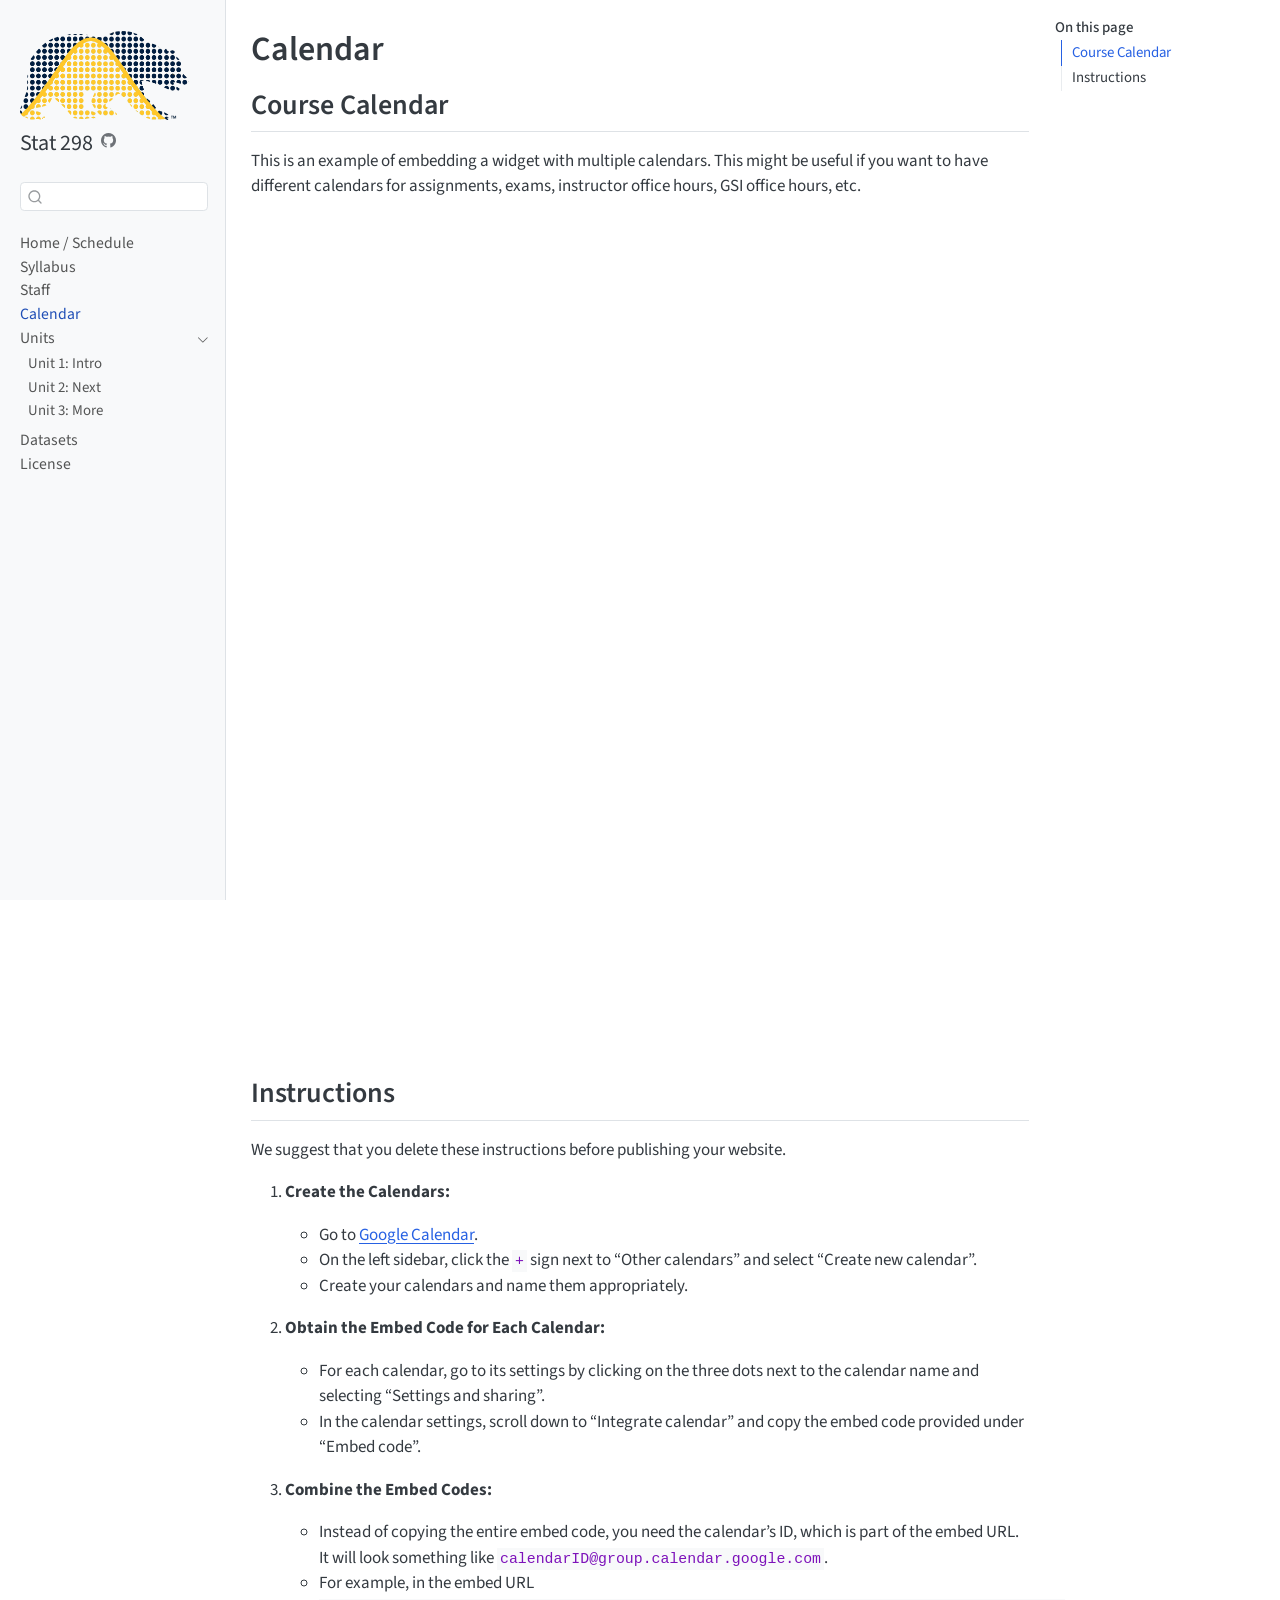
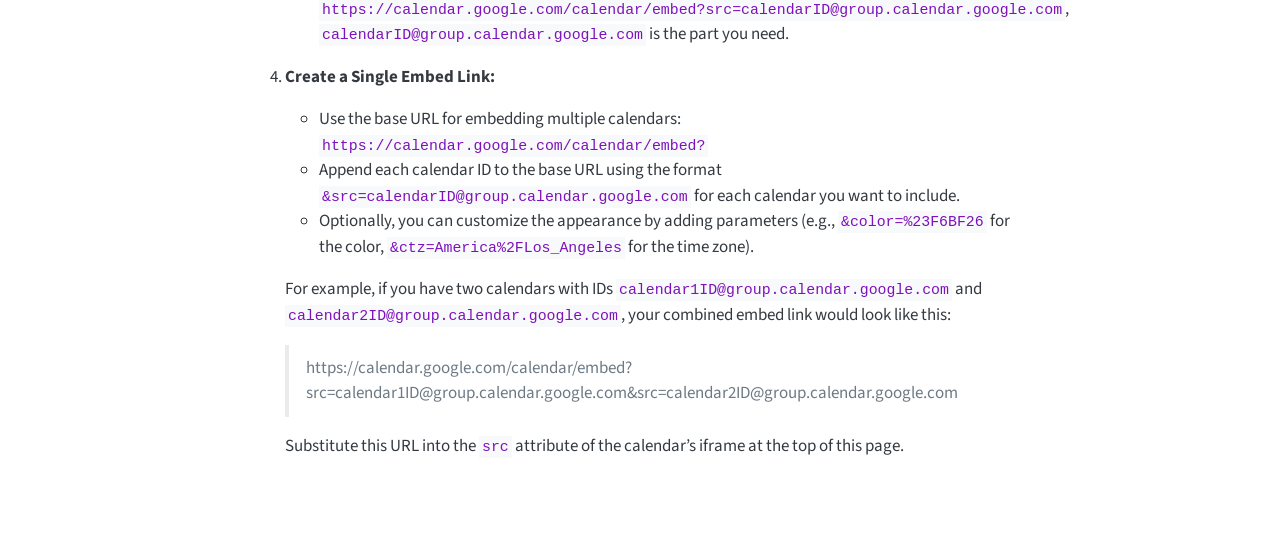
==== calendar.html @ 9fcf6bb2 "GitHub Actions commit." ====
<!DOCTYPE html>
<html xmlns="http://www.w3.org/1999/xhtml" lang="en" xml:lang="en"><head>

<meta charset="utf-8">
<meta name="generator" content="quarto-1.6.40">

<meta name="viewport" content="width=device-width, initial-scale=1.0, user-scalable=yes">


<title>Calendar</title>
<style>
code{white-space: pre-wrap;}
span.smallcaps{font-variant: small-caps;}
div.columns{display: flex; gap: min(4vw, 1.5em);}
div.column{flex: auto; overflow-x: auto;}
div.hanging-indent{margin-left: 1.5em; text-indent: -1.5em;}
ul.task-list{list-style: none;}
ul.task-list li input[type="checkbox"] {
  width: 0.8em;
  margin: 0 0.8em 0.2em -1em; /* quarto-specific, see https://github.com/quarto-dev/quarto-cli/issues/4556 */ 
  vertical-align: middle;
}
</style>


<script src="site_libs/quarto-nav/quarto-nav.js"></script>
<script src="site_libs/quarto-nav/headroom.min.js"></script>
<script src="site_libs/clipboard/clipboard.min.js"></script>
<script src="site_libs/quarto-search/autocomplete.umd.js"></script>
<script src="site_libs/quarto-search/fuse.min.js"></script>
<script src="site_libs/quarto-search/quarto-search.js"></script>
<meta name="quarto:offset" content="./">
<script src="site_libs/quarto-html/quarto.js"></script>
<script src="site_libs/quarto-html/popper.min.js"></script>
<script src="site_libs/quarto-html/tippy.umd.min.js"></script>
<script src="site_libs/quarto-html/anchor.min.js"></script>
<link href="site_libs/quarto-html/tippy.css" rel="stylesheet">
<link href="site_libs/quarto-html/quarto-syntax-highlighting-549806ee2085284f45b00abea8c6df48.css" rel="stylesheet" id="quarto-text-highlighting-styles">
<script src="site_libs/bootstrap/bootstrap.min.js"></script>
<link href="site_libs/bootstrap/bootstrap-icons.css" rel="stylesheet">
<link href="site_libs/bootstrap/bootstrap-3c26bda9cedcf6dcb30ec7dd6948e637.min.css" rel="stylesheet" append-hash="true" id="quarto-bootstrap" data-mode="light">
<script id="quarto-search-options" type="application/json">{
  "location": "sidebar",
  "copy-button": false,
  "collapse-after": 3,
  "panel-placement": "start",
  "type": "textbox",
  "limit": 50,
  "keyboard-shortcut": [
    "f",
    "/",
    "s"
  ],
  "show-item-context": false,
  "language": {
    "search-no-results-text": "No results",
    "search-matching-documents-text": "matching documents",
    "search-copy-link-title": "Copy link to search",
    "search-hide-matches-text": "Hide additional matches",
    "search-more-match-text": "more match in this document",
    "search-more-matches-text": "more matches in this document",
    "search-clear-button-title": "Clear",
    "search-text-placeholder": "",
    "search-detached-cancel-button-title": "Cancel",
    "search-submit-button-title": "Submit",
    "search-label": "Search"
  }
}</script>
<script async="" src="”https://siteimproveanalytics.com/js/siteanalyze_6294756.js”"></script>


<link rel="stylesheet" href="assets/styles.css">
</head>

<body class="nav-sidebar docked">

<div id="quarto-search-results"></div>
  <header id="quarto-header" class="headroom fixed-top">
  <nav class="quarto-secondary-nav">
    <div class="container-fluid d-flex">
      <button type="button" class="quarto-btn-toggle btn" data-bs-toggle="collapse" role="button" data-bs-target=".quarto-sidebar-collapse-item" aria-controls="quarto-sidebar" aria-expanded="false" aria-label="Toggle sidebar navigation" onclick="if (window.quartoToggleHeadroom) { window.quartoToggleHeadroom(); }">
        <i class="bi bi-layout-text-sidebar-reverse"></i>
      </button>
        <nav class="quarto-page-breadcrumbs" aria-label="breadcrumb"><ol class="breadcrumb"><li class="breadcrumb-item"><a href="./calendar.html">Calendar</a></li></ol></nav>
        <a class="flex-grow-1" role="navigation" data-bs-toggle="collapse" data-bs-target=".quarto-sidebar-collapse-item" aria-controls="quarto-sidebar" aria-expanded="false" aria-label="Toggle sidebar navigation" onclick="if (window.quartoToggleHeadroom) { window.quartoToggleHeadroom(); }">      
        </a>
      <button type="button" class="btn quarto-search-button" aria-label="Search" onclick="window.quartoOpenSearch();">
        <i class="bi bi-search"></i>
      </button>
    </div>
  </nav>
</header>
<!-- content -->
<div id="quarto-content" class="quarto-container page-columns page-rows-contents page-layout-article">
<!-- sidebar -->
  <nav id="quarto-sidebar" class="sidebar collapse collapse-horizontal quarto-sidebar-collapse-item sidebar-navigation docked overflow-auto">
    <div class="pt-lg-2 mt-2 text-left sidebar-header sidebar-header-stacked">
      <a href="./index.html" class="sidebar-logo-link">
      <img src="./assets/stat_bear.png" alt="" class="sidebar-logo py-0 d-lg-inline d-none">
      </a>
    <div class="sidebar-title mb-0 py-0">
      <a href="./">Stat 298</a> 
        <div class="sidebar-tools-main">
    <a href="https://github.com/berkeley-cdss/course-site-quarto" title="" class="quarto-navigation-tool px-1" aria-label="GitHub"><i class="bi bi-github"></i></a>
</div>
    </div>
      </div>
        <div class="mt-2 flex-shrink-0 align-items-center">
        <div class="sidebar-search">
        <div id="quarto-search" class="" title="Search"></div>
        </div>
        </div>
    <div class="sidebar-menu-container"> 
    <ul class="list-unstyled mt-1">
        <li class="sidebar-item">
  <div class="sidebar-item-container"> 
  <a href="./index.html" class="sidebar-item-text sidebar-link">
 <span class="menu-text">Home / Schedule</span></a>
  </div>
</li>
        <li class="sidebar-item">
  <div class="sidebar-item-container"> 
  <a href="./syllabus.html" class="sidebar-item-text sidebar-link">
 <span class="menu-text">Syllabus</span></a>
  </div>
</li>
        <li class="sidebar-item">
  <div class="sidebar-item-container"> 
  <a href="./staff.html" class="sidebar-item-text sidebar-link">
 <span class="menu-text">Staff</span></a>
  </div>
</li>
        <li class="sidebar-item">
  <div class="sidebar-item-container"> 
  <a href="./calendar.html" class="sidebar-item-text sidebar-link active">
 <span class="menu-text">Calendar</span></a>
  </div>
</li>
        <li class="sidebar-item sidebar-item-section">
      <div class="sidebar-item-container"> 
            <a class="sidebar-item-text sidebar-link text-start" data-bs-toggle="collapse" data-bs-target="#quarto-sidebar-section-1" role="navigation" aria-expanded="true">
 <span class="menu-text">Units</span></a>
          <a class="sidebar-item-toggle text-start" data-bs-toggle="collapse" data-bs-target="#quarto-sidebar-section-1" role="navigation" aria-expanded="true" aria-label="Toggle section">
            <i class="bi bi-chevron-right ms-2"></i>
          </a> 
      </div>
      <ul id="quarto-sidebar-section-1" class="collapse list-unstyled sidebar-section depth1 show">  
          <li class="sidebar-item">
  <div class="sidebar-item-container"> 
  <a href="./units/unit1.html" class="sidebar-item-text sidebar-link">
 <span class="menu-text">Unit 1: Intro</span></a>
  </div>
</li>
          <li class="sidebar-item">
  <div class="sidebar-item-container"> 
  <a href="./units/unit2.html" class="sidebar-item-text sidebar-link">
 <span class="menu-text">Unit 2: Next</span></a>
  </div>
</li>
          <li class="sidebar-item">
  <div class="sidebar-item-container"> 
  <a href="./units/unit3.html" class="sidebar-item-text sidebar-link">
 <span class="menu-text">Unit 3: More</span></a>
  </div>
</li>
      </ul>
  </li>
        <li class="sidebar-item">
  <div class="sidebar-item-container"> 
  <a href="./data.html" class="sidebar-item-text sidebar-link">
 <span class="menu-text">Datasets</span></a>
  </div>
</li>
        <li class="sidebar-item">
  <div class="sidebar-item-container"> 
  <a href="./license.html" class="sidebar-item-text sidebar-link">
 <span class="menu-text">License</span></a>
  </div>
</li>
    </ul>
    </div>
</nav>
<div id="quarto-sidebar-glass" class="quarto-sidebar-collapse-item" data-bs-toggle="collapse" data-bs-target=".quarto-sidebar-collapse-item"></div>
<!-- margin-sidebar -->
    <div id="quarto-margin-sidebar" class="sidebar margin-sidebar">
        <nav id="TOC" role="doc-toc" class="toc-active">
    <h2 id="toc-title">On this page</h2>
   
  <ul>
  <li><a href="#course-calendar" id="toc-course-calendar" class="nav-link active" data-scroll-target="#course-calendar">Course Calendar</a></li>
  <li><a href="#instructions" id="toc-instructions" class="nav-link" data-scroll-target="#instructions">Instructions</a></li>
  </ul>
</nav>
    </div>
<!-- main -->
<main class="content" id="quarto-document-content">

<header id="title-block-header" class="quarto-title-block default">
<div class="quarto-title">
<h1 class="title">Calendar</h1>
</div>



<div class="quarto-title-meta">

    
  
    
  </div>
  


</header>


<section id="course-calendar" class="level2">
<h2 class="anchored" data-anchor-id="course-calendar">Course Calendar</h2>
<p>This is an example of embedding a widget with multiple calendars. This might be useful if you want to have different calendars for assignments, exams, instructor office hours, GSI office hours, etc.</p>
<iframe src="https://calendar.google.com/calendar/embed?height=600&amp;wkst=1&amp;bgcolor=%23ffffff&amp;ctz=America%2FLos_Angeles&amp;showTitle=0&amp;mode=WEEK&amp;src=Y190OGE0MzY1cGhmY20wMGUyOW1oMXVha3Fuc0Bncm91cC5jYWxlbmRhci5nb29nbGUuY29t&amp;src=Y19wZjBhcmZlYnBndGtiNTJlb25jbzNxMmVwMEBncm91cC5jYWxlbmRhci5nb29nbGUuY29t&amp;src=Y19hZWNnMGE0djVlYmdjbDh0amo3cTcyNm9wNEBncm91cC5jYWxlbmRhci5nb29nbGUuY29t&amp;src=Y19pZmlxOTA3MGI5OGprMDJoYnI4cDM3djNlc0Bncm91cC5jYWxlbmRhci5nb29nbGUuY29t&amp;src=c_469240f03417bcbdddb731b455bbff98dba55de11c5afb03fff0657e39522b54%40group.calendar.google.com&amp;color=%237CB342&amp;color=%23795548&amp;color=%233F51B5&amp;color=%23D50000&amp;color=%235229A3" height="800" width="800" title="an embedded website (could be a calendar)"></iframe>
</section>
<section id="instructions" class="level2">
<h2 class="anchored" data-anchor-id="instructions">Instructions</h2>
<p>We suggest that you delete these instructions before publishing your website.</p>
<ol type="1">
<li><p><strong>Create the Calendars:</strong></p>
<ul>
<li>Go to <a href="https://calendar.google.com/">Google Calendar</a>.</li>
<li>On the left sidebar, click the <code>+</code> sign next to “Other calendars” and select “Create new calendar”.</li>
<li>Create your calendars and name them appropriately.</li>
</ul></li>
<li><p><strong>Obtain the Embed Code for Each Calendar:</strong></p>
<ul>
<li>For each calendar, go to its settings by clicking on the three dots next to the calendar name and selecting “Settings and sharing”.</li>
<li>In the calendar settings, scroll down to “Integrate calendar” and copy the embed code provided under “Embed code”.</li>
</ul></li>
<li><p><strong>Combine the Embed Codes:</strong></p>
<ul>
<li>Instead of copying the entire embed code, you need the calendar’s ID, which is part of the embed URL. It will look something like <code>calendarID@group.calendar.google.com</code>.</li>
<li>For example, in the embed URL <code>https://calendar.google.com/calendar/embed?src=calendarID@group.calendar.google.com</code>, <code>calendarID@group.calendar.google.com</code> is the part you need.</li>
</ul></li>
<li><p><strong>Create a Single Embed Link:</strong></p>
<ul>
<li>Use the base URL for embedding multiple calendars: <code>https://calendar.google.com/calendar/embed?</code></li>
<li>Append each calendar ID to the base URL using the format <code>&amp;src=calendarID@group.calendar.google.com</code> for each calendar you want to include.</li>
<li>Optionally, you can customize the appearance by adding parameters (e.g., <code>&amp;color=%23F6BF26</code> for the color, <code>&amp;ctz=America%2FLos_Angeles</code> for the time zone).</li>
</ul>
<p>For example, if you have two calendars with IDs <code>calendar1ID@group.calendar.google.com</code> and <code>calendar2ID@group.calendar.google.com</code>, your combined embed link would look like this:</p>
<blockquote class="blockquote">
<p>https://calendar.google.com/calendar/embed?src=calendar1ID@group.calendar.google.com&amp;src=calendar2ID@group.calendar.google.com</p>
</blockquote>
<p>Substitute this URL into the <code>src</code> attribute of the calendar’s iframe at the top of this page.</p></li>
</ol>


</section>

</main> <!-- /main -->
<script id="quarto-html-after-body" type="application/javascript">
window.document.addEventListener("DOMContentLoaded", function (event) {
  const toggleBodyColorMode = (bsSheetEl) => {
    const mode = bsSheetEl.getAttribute("data-mode");
    const bodyEl = window.document.querySelector("body");
    if (mode === "dark") {
      bodyEl.classList.add("quarto-dark");
      bodyEl.classList.remove("quarto-light");
    } else {
      bodyEl.classList.add("quarto-light");
      bodyEl.classList.remove("quarto-dark");
    }
  }
  const toggleBodyColorPrimary = () => {
    const bsSheetEl = window.document.querySelector("link#quarto-bootstrap");
    if (bsSheetEl) {
      toggleBodyColorMode(bsSheetEl);
    }
  }
  toggleBodyColorPrimary();  
  const icon = "";
  const anchorJS = new window.AnchorJS();
  anchorJS.options = {
    placement: 'right',
    icon: icon
  };
  anchorJS.add('.anchored');
  const isCodeAnnotation = (el) => {
    for (const clz of el.classList) {
      if (clz.startsWith('code-annotation-')) {                     
        return true;
      }
    }
    return false;
  }
  const onCopySuccess = function(e) {
    // button target
    const button = e.trigger;
    // don't keep focus
    button.blur();
    // flash "checked"
    button.classList.add('code-copy-button-checked');
    var currentTitle = button.getAttribute("title");
    button.setAttribute("title", "Copied!");
    let tooltip;
    if (window.bootstrap) {
      button.setAttribute("data-bs-toggle", "tooltip");
      button.setAttribute("data-bs-placement", "left");
      button.setAttribute("data-bs-title", "Copied!");
      tooltip = new bootstrap.Tooltip(button, 
        { trigger: "manual", 
          customClass: "code-copy-button-tooltip",
          offset: [0, -8]});
      tooltip.show();    
    }
    setTimeout(function() {
      if (tooltip) {
        tooltip.hide();
        button.removeAttribute("data-bs-title");
        button.removeAttribute("data-bs-toggle");
        button.removeAttribute("data-bs-placement");
      }
      button.setAttribute("title", currentTitle);
      button.classList.remove('code-copy-button-checked');
    }, 1000);
    // clear code selection
    e.clearSelection();
  }
  const getTextToCopy = function(trigger) {
      const codeEl = trigger.previousElementSibling.cloneNode(true);
      for (const childEl of codeEl.children) {
        if (isCodeAnnotation(childEl)) {
          childEl.remove();
        }
      }
      return codeEl.innerText;
  }
  const clipboard = new window.ClipboardJS('.code-copy-button:not([data-in-quarto-modal])', {
    text: getTextToCopy
  });
  clipboard.on('success', onCopySuccess);
  if (window.document.getElementById('quarto-embedded-source-code-modal')) {
    const clipboardModal = new window.ClipboardJS('.code-copy-button[data-in-quarto-modal]', {
      text: getTextToCopy,
      container: window.document.getElementById('quarto-embedded-source-code-modal')
    });
    clipboardModal.on('success', onCopySuccess);
  }
    var localhostRegex = new RegExp(/^(?:http|https):\/\/localhost\:?[0-9]*\//);
    var mailtoRegex = new RegExp(/^mailto:/);
      var filterRegex = new RegExp("https:\/\/berkeley-cdss\.github\.io\/course-site-quarto\/");
    var isInternal = (href) => {
        return filterRegex.test(href) || localhostRegex.test(href) || mailtoRegex.test(href);
    }
    // Inspect non-navigation links and adorn them if external
 	var links = window.document.querySelectorAll('a[href]:not(.nav-link):not(.navbar-brand):not(.toc-action):not(.sidebar-link):not(.sidebar-item-toggle):not(.pagination-link):not(.no-external):not([aria-hidden]):not(.dropdown-item):not(.quarto-navigation-tool):not(.about-link)');
    for (var i=0; i<links.length; i++) {
      const link = links[i];
      if (!isInternal(link.href)) {
        // undo the damage that might have been done by quarto-nav.js in the case of
        // links that we want to consider external
        if (link.dataset.originalHref !== undefined) {
          link.href = link.dataset.originalHref;
        }
      }
    }
  function tippyHover(el, contentFn, onTriggerFn, onUntriggerFn) {
    const config = {
      allowHTML: true,
      maxWidth: 500,
      delay: 100,
      arrow: false,
      appendTo: function(el) {
          return el.parentElement;
      },
      interactive: true,
      interactiveBorder: 10,
      theme: 'quarto',
      placement: 'bottom-start',
    };
    if (contentFn) {
      config.content = contentFn;
    }
    if (onTriggerFn) {
      config.onTrigger = onTriggerFn;
    }
    if (onUntriggerFn) {
      config.onUntrigger = onUntriggerFn;
    }
    window.tippy(el, config); 
  }
  const noterefs = window.document.querySelectorAll('a[role="doc-noteref"]');
  for (var i=0; i<noterefs.length; i++) {
    const ref = noterefs[i];
    tippyHover(ref, function() {
      // use id or data attribute instead here
      let href = ref.getAttribute('data-footnote-href') || ref.getAttribute('href');
      try { href = new URL(href).hash; } catch {}
      const id = href.replace(/^#\/?/, "");
      const note = window.document.getElementById(id);
      if (note) {
        return note.innerHTML;
      } else {
        return "";
      }
    });
  }
  const xrefs = window.document.querySelectorAll('a.quarto-xref');
  const processXRef = (id, note) => {
    // Strip column container classes
    const stripColumnClz = (el) => {
      el.classList.remove("page-full", "page-columns");
      if (el.children) {
        for (const child of el.children) {
          stripColumnClz(child);
        }
      }
    }
    stripColumnClz(note)
    if (id === null || id.startsWith('sec-')) {
      // Special case sections, only their first couple elements
      const container = document.createElement("div");
      if (note.children && note.children.length > 2) {
        container.appendChild(note.children[0].cloneNode(true));
        for (let i = 1; i < note.children.length; i++) {
          const child = note.children[i];
          if (child.tagName === "P" && child.innerText === "") {
            continue;
          } else {
            container.appendChild(child.cloneNode(true));
            break;
          }
        }
        if (window.Quarto?.typesetMath) {
          window.Quarto.typesetMath(container);
        }
        return container.innerHTML
      } else {
        if (window.Quarto?.typesetMath) {
          window.Quarto.typesetMath(note);
        }
        return note.innerHTML;
      }
    } else {
      // Remove any anchor links if they are present
      const anchorLink = note.querySelector('a.anchorjs-link');
      if (anchorLink) {
        anchorLink.remove();
      }
      if (window.Quarto?.typesetMath) {
        window.Quarto.typesetMath(note);
      }
      if (note.classList.contains("callout")) {
        return note.outerHTML;
      } else {
        return note.innerHTML;
      }
    }
  }
  for (var i=0; i<xrefs.length; i++) {
    const xref = xrefs[i];
    tippyHover(xref, undefined, function(instance) {
      instance.disable();
      let url = xref.getAttribute('href');
      let hash = undefined; 
      if (url.startsWith('#')) {
        hash = url;
      } else {
        try { hash = new URL(url).hash; } catch {}
      }
      if (hash) {
        const id = hash.replace(/^#\/?/, "");
        const note = window.document.getElementById(id);
        if (note !== null) {
          try {
            const html = processXRef(id, note.cloneNode(true));
            instance.setContent(html);
          } finally {
            instance.enable();
            instance.show();
          }
        } else {
          // See if we can fetch this
          fetch(url.split('#')[0])
          .then(res => res.text())
          .then(html => {
            const parser = new DOMParser();
            const htmlDoc = parser.parseFromString(html, "text/html");
            const note = htmlDoc.getElementById(id);
            if (note !== null) {
              const html = processXRef(id, note);
              instance.setContent(html);
            } 
          }).finally(() => {
            instance.enable();
            instance.show();
          });
        }
      } else {
        // See if we can fetch a full url (with no hash to target)
        // This is a special case and we should probably do some content thinning / targeting
        fetch(url)
        .then(res => res.text())
        .then(html => {
          const parser = new DOMParser();
          const htmlDoc = parser.parseFromString(html, "text/html");
          const note = htmlDoc.querySelector('main.content');
          if (note !== null) {
            // This should only happen for chapter cross references
            // (since there is no id in the URL)
            // remove the first header
            if (note.children.length > 0 && note.children[0].tagName === "HEADER") {
              note.children[0].remove();
            }
            const html = processXRef(null, note);
            instance.setContent(html);
          } 
        }).finally(() => {
          instance.enable();
          instance.show();
        });
      }
    }, function(instance) {
    });
  }
      let selectedAnnoteEl;
      const selectorForAnnotation = ( cell, annotation) => {
        let cellAttr = 'data-code-cell="' + cell + '"';
        let lineAttr = 'data-code-annotation="' +  annotation + '"';
        const selector = 'span[' + cellAttr + '][' + lineAttr + ']';
        return selector;
      }
      const selectCodeLines = (annoteEl) => {
        const doc = window.document;
        const targetCell = annoteEl.getAttribute("data-target-cell");
        const targetAnnotation = annoteEl.getAttribute("data-target-annotation");
        const annoteSpan = window.document.querySelector(selectorForAnnotation(targetCell, targetAnnotation));
        const lines = annoteSpan.getAttribute("data-code-lines").split(",");
        const lineIds = lines.map((line) => {
          return targetCell + "-" + line;
        })
        let top = null;
        let height = null;
        let parent = null;
        if (lineIds.length > 0) {
            //compute the position of the single el (top and bottom and make a div)
            const el = window.document.getElementById(lineIds[0]);
            top = el.offsetTop;
            height = el.offsetHeight;
            parent = el.parentElement.parentElement;
          if (lineIds.length > 1) {
            const lastEl = window.document.getElementById(lineIds[lineIds.length - 1]);
            const bottom = lastEl.offsetTop + lastEl.offsetHeight;
            height = bottom - top;
          }
          if (top !== null && height !== null && parent !== null) {
            // cook up a div (if necessary) and position it 
            let div = window.document.getElementById("code-annotation-line-highlight");
            if (div === null) {
              div = window.document.createElement("div");
              div.setAttribute("id", "code-annotation-line-highlight");
              div.style.position = 'absolute';
              parent.appendChild(div);
            }
            div.style.top = top - 2 + "px";
            div.style.height = height + 4 + "px";
            div.style.left = 0;
            let gutterDiv = window.document.getElementById("code-annotation-line-highlight-gutter");
            if (gutterDiv === null) {
              gutterDiv = window.document.createElement("div");
              gutterDiv.setAttribute("id", "code-annotation-line-highlight-gutter");
              gutterDiv.style.position = 'absolute';
              const codeCell = window.document.getElementById(targetCell);
              const gutter = codeCell.querySelector('.code-annotation-gutter');
              gutter.appendChild(gutterDiv);
            }
            gutterDiv.style.top = top - 2 + "px";
            gutterDiv.style.height = height + 4 + "px";
          }
          selectedAnnoteEl = annoteEl;
        }
      };
      const unselectCodeLines = () => {
        const elementsIds = ["code-annotation-line-highlight", "code-annotation-line-highlight-gutter"];
        elementsIds.forEach((elId) => {
          const div = window.document.getElementById(elId);
          if (div) {
            div.remove();
          }
        });
        selectedAnnoteEl = undefined;
      };
        // Handle positioning of the toggle
    window.addEventListener(
      "resize",
      throttle(() => {
        elRect = undefined;
        if (selectedAnnoteEl) {
          selectCodeLines(selectedAnnoteEl);
        }
      }, 10)
    );
    function throttle(fn, ms) {
    let throttle = false;
    let timer;
      return (...args) => {
        if(!throttle) { // first call gets through
            fn.apply(this, args);
            throttle = true;
        } else { // all the others get throttled
            if(timer) clearTimeout(timer); // cancel #2
            timer = setTimeout(() => {
              fn.apply(this, args);
              timer = throttle = false;
            }, ms);
        }
      };
    }
      // Attach click handler to the DT
      const annoteDls = window.document.querySelectorAll('dt[data-target-cell]');
      for (const annoteDlNode of annoteDls) {
        annoteDlNode.addEventListener('click', (event) => {
          const clickedEl = event.target;
          if (clickedEl !== selectedAnnoteEl) {
            unselectCodeLines();
            const activeEl = window.document.querySelector('dt[data-target-cell].code-annotation-active');
            if (activeEl) {
              activeEl.classList.remove('code-annotation-active');
            }
            selectCodeLines(clickedEl);
            clickedEl.classList.add('code-annotation-active');
          } else {
            // Unselect the line
            unselectCodeLines();
            clickedEl.classList.remove('code-annotation-active');
          }
        });
      }
  const findCites = (el) => {
    const parentEl = el.parentElement;
    if (parentEl) {
      const cites = parentEl.dataset.cites;
      if (cites) {
        return {
          el,
          cites: cites.split(' ')
        };
      } else {
        return findCites(el.parentElement)
      }
    } else {
      return undefined;
    }
  };
  var bibliorefs = window.document.querySelectorAll('a[role="doc-biblioref"]');
  for (var i=0; i<bibliorefs.length; i++) {
    const ref = bibliorefs[i];
    const citeInfo = findCites(ref);
    if (citeInfo) {
      tippyHover(citeInfo.el, function() {
        var popup = window.document.createElement('div');
        citeInfo.cites.forEach(function(cite) {
          var citeDiv = window.document.createElement('div');
          citeDiv.classList.add('hanging-indent');
          citeDiv.classList.add('csl-entry');
          var biblioDiv = window.document.getElementById('ref-' + cite);
          if (biblioDiv) {
            citeDiv.innerHTML = biblioDiv.innerHTML;
          }
          popup.appendChild(citeDiv);
        });
        return popup.innerHTML;
      });
    }
  }
});
</script>
</div> <!-- /content -->




</body></html>
---- site_libs/quarto-html/tippy.css ----
.tippy-box[data-animation=fade][data-state=hidden]{opacity:0}[data-tippy-root]{max-width:calc(100vw - 10px)}.tippy-box{position:relative;background-color:#333;color:#fff;border-radius:4px;font-size:14px;line-height:1.4;white-space:normal;outline:0;transition-property:transform,visibility,opacity}.tippy-box[data-placement^=top]>.tippy-arrow{bottom:0}.tippy-box[data-placement^=top]>.tippy-arrow:before{bottom:-7px;left:0;border-width:8px 8px 0;border-top-color:initial;transform-origin:center top}.tippy-box[data-placement^=bottom]>.tippy-arrow{top:0}.tippy-box[data-placement^=bottom]>.tippy-arrow:before{top:-7px;left:0;border-width:0 8px 8px;border-bottom-color:initial;transform-origin:center bottom}.tippy-box[data-placement^=left]>.tippy-arrow{right:0}.tippy-box[data-placement^=left]>.tippy-arrow:before{border-width:8px 0 8px 8px;border-left-color:initial;right:-7px;transform-origin:center left}.tippy-box[data-placement^=right]>.tippy-arrow{left:0}.tippy-box[data-placement^=right]>.tippy-arrow:before{left:-7px;border-width:8px 8px 8px 0;border-right-color:initial;transform-origin:center right}.tippy-box[data-inertia][data-state=visible]{transition-timing-function:cubic-bezier(.54,1.5,.38,1.11)}.tippy-arrow{width:16px;height:16px;color:#333}.tippy-arrow:before{content:"";position:absolute;border-color:transparent;border-style:solid}.tippy-content{position:relative;padding:5px 9px;z-index:1}
---- site_libs/quarto-html/quarto-syntax-highlighting-549806ee2085284f45b00abea8c6df48.css ----
/* quarto syntax highlight colors */
:root {
  --quarto-hl-ot-color: #003B4F;
  --quarto-hl-at-color: #657422;
  --quarto-hl-ss-color: #20794D;
  --quarto-hl-an-color: #5E5E5E;
  --quarto-hl-fu-color: #4758AB;
  --quarto-hl-st-color: #20794D;
  --quarto-hl-cf-color: #003B4F;
  --quarto-hl-op-color: #5E5E5E;
  --quarto-hl-er-color: #AD0000;
  --quarto-hl-bn-color: #AD0000;
  --quarto-hl-al-color: #AD0000;
  --quarto-hl-va-color: #111111;
  --quarto-hl-bu-color: inherit;
  --quarto-hl-ex-color: inherit;
  --quarto-hl-pp-color: #AD0000;
  --quarto-hl-in-color: #5E5E5E;
  --quarto-hl-vs-color: #20794D;
  --quarto-hl-wa-color: #5E5E5E;
  --quarto-hl-do-color: #5E5E5E;
  --quarto-hl-im-color: #00769E;
  --quarto-hl-ch-color: #20794D;
  --quarto-hl-dt-color: #AD0000;
  --quarto-hl-fl-color: #AD0000;
  --quarto-hl-co-color: #5E5E5E;
  --quarto-hl-cv-color: #5E5E5E;
  --quarto-hl-cn-color: #8f5902;
  --quarto-hl-sc-color: #5E5E5E;
  --quarto-hl-dv-color: #AD0000;
  --quarto-hl-kw-color: #003B4F;
}

/* other quarto variables */
:root {
  --quarto-font-monospace: SFMono-Regular, Menlo, Monaco, Consolas, "Liberation Mono", "Courier New", monospace;
}

pre > code.sourceCode > span {
  color: #003B4F;
}

code span {
  color: #003B4F;
}

code.sourceCode > span {
  color: #003B4F;
}

div.sourceCode,
div.sourceCode pre.sourceCode {
  color: #003B4F;
}

code span.ot {
  color: #003B4F;
  font-style: inherit;
}

code span.at {
  color: #657422;
  font-style: inherit;
}

code span.ss {
  color: #20794D;
  font-style: inherit;
}

code span.an {
  color: #5E5E5E;
  font-style: inherit;
}

code span.fu {
  color: #4758AB;
  font-style: inherit;
}

code span.st {
  color: #20794D;
  font-style: inherit;
}

code span.cf {
  color: #003B4F;
  font-weight: bold;
  font-style: inherit;
}

code span.op {
  color: #5E5E5E;
  font-style: inherit;
}

code span.er {
  color: #AD0000;
  font-style: inherit;
}

code span.bn {
  color: #AD0000;
  font-style: inherit;
}

code span.al {
  color: #AD0000;
  font-style: inherit;
}

code span.va {
  color: #111111;
  font-style: inherit;
}

code span.bu {
  font-style: inherit;
}

code span.ex {
  font-style: inherit;
}

code span.pp {
  color: #AD0000;
  font-style: inherit;
}

code span.in {
  color: #5E5E5E;
  font-style: inherit;
}

code span.vs {
  color: #20794D;
  font-style: inherit;
}

code span.wa {
  color: #5E5E5E;
  font-style: italic;
}

code span.do {
  color: #5E5E5E;
  font-style: italic;
}

code span.im {
  color: #00769E;
  font-style: inherit;
}

code span.ch {
  color: #20794D;
  font-style: inherit;
}

code span.dt {
  color: #AD0000;
  font-style: inherit;
}

code span.fl {
  color: #AD0000;
  font-style: inherit;
}

code span.co {
  color: #5E5E5E;
  font-style: inherit;
}

code span.cv {
  color: #5E5E5E;
  font-style: italic;
}

code span.cn {
  color: #8f5902;
  font-style: inherit;
}

code span.sc {
  color: #5E5E5E;
  font-style: inherit;
}

code span.dv {
  color: #AD0000;
  font-style: inherit;
}

code span.kw {
  color: #003B4F;
  font-weight: bold;
  font-style: inherit;
}

.prevent-inlining {
  content: "</";
}

/*# sourceMappingURL=ae99138f4fbc2fb4c9f5e5cd69c22459.css.map */
---- assets/styles.css ----
button > a {
    color: white;
    text-decoration: none;
}

button {
    border: none;
    border-radius: 4px;
}
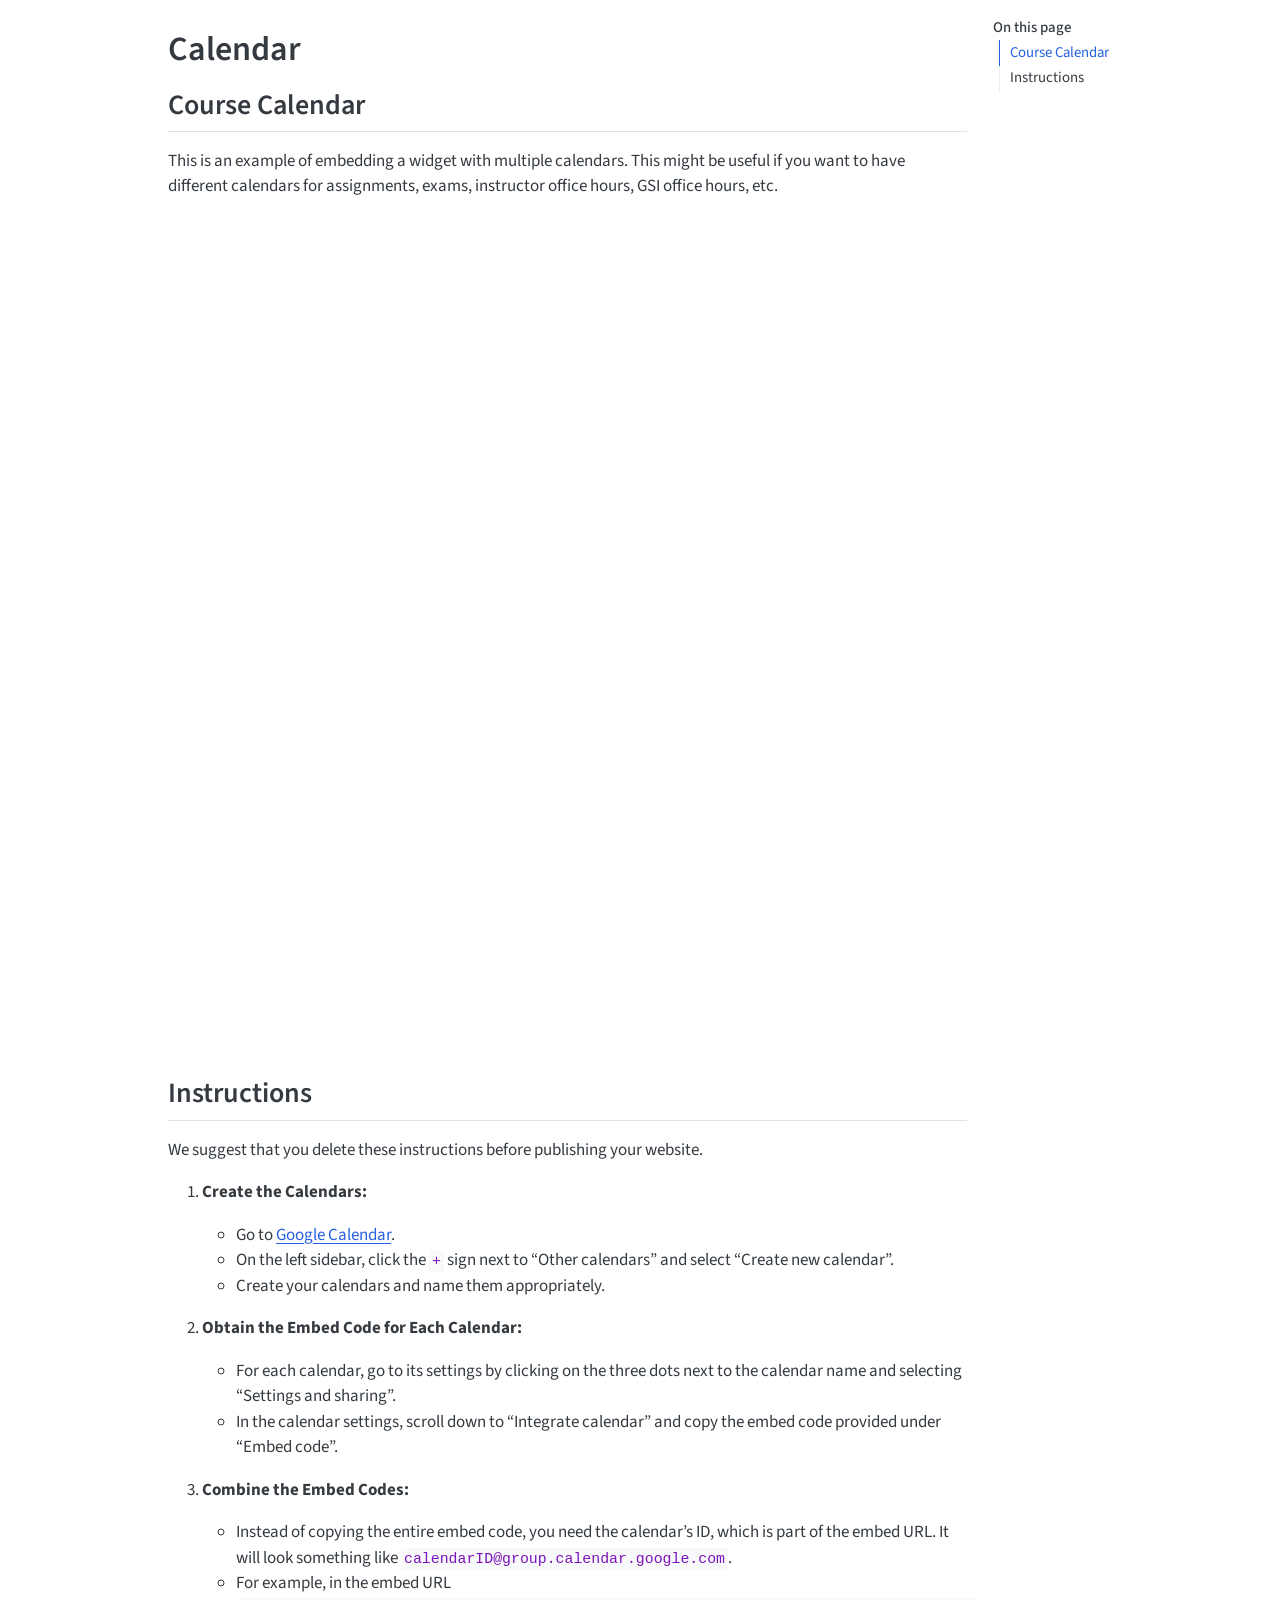
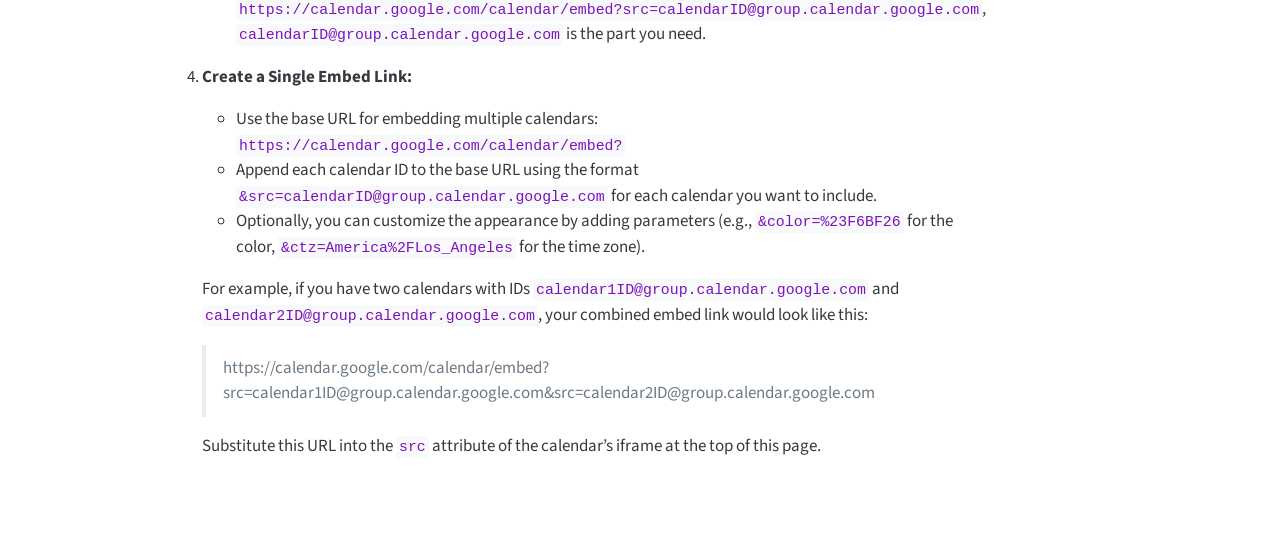
==== commit a95a8ab0: "GitHub Actions commit." ====
--- a/calendar.html
+++ b/calendar.html
@@ -72,115 +72,12 @@
 <link rel="stylesheet" href="assets/styles.css">
 </head>
 
-<body class="nav-sidebar docked">
+<body>
 
 <div id="quarto-search-results"></div>
-  <header id="quarto-header" class="headroom fixed-top">
-  <nav class="quarto-secondary-nav">
-    <div class="container-fluid d-flex">
-      <button type="button" class="quarto-btn-toggle btn" data-bs-toggle="collapse" role="button" data-bs-target=".quarto-sidebar-collapse-item" aria-controls="quarto-sidebar" aria-expanded="false" aria-label="Toggle sidebar navigation" onclick="if (window.quartoToggleHeadroom) { window.quartoToggleHeadroom(); }">
-        <i class="bi bi-layout-text-sidebar-reverse"></i>
-      </button>
-        <nav class="quarto-page-breadcrumbs" aria-label="breadcrumb"><ol class="breadcrumb"><li class="breadcrumb-item"><a href="./calendar.html">Calendar</a></li></ol></nav>
-        <a class="flex-grow-1" role="navigation" data-bs-toggle="collapse" data-bs-target=".quarto-sidebar-collapse-item" aria-controls="quarto-sidebar" aria-expanded="false" aria-label="Toggle sidebar navigation" onclick="if (window.quartoToggleHeadroom) { window.quartoToggleHeadroom(); }">      
-        </a>
-      <button type="button" class="btn quarto-search-button" aria-label="Search" onclick="window.quartoOpenSearch();">
-        <i class="bi bi-search"></i>
-      </button>
-    </div>
-  </nav>
-</header>
 <!-- content -->
 <div id="quarto-content" class="quarto-container page-columns page-rows-contents page-layout-article">
 <!-- sidebar -->
-  <nav id="quarto-sidebar" class="sidebar collapse collapse-horizontal quarto-sidebar-collapse-item sidebar-navigation docked overflow-auto">
-    <div class="pt-lg-2 mt-2 text-left sidebar-header sidebar-header-stacked">
-      <a href="./index.html" class="sidebar-logo-link">
-      <img src="./assets/stat_bear.png" alt="" class="sidebar-logo py-0 d-lg-inline d-none">
-      </a>
-    <div class="sidebar-title mb-0 py-0">
-      <a href="./">Stat 298</a> 
-        <div class="sidebar-tools-main">
-    <a href="https://github.com/berkeley-cdss/course-site-quarto" title="" class="quarto-navigation-tool px-1" aria-label="GitHub"><i class="bi bi-github"></i></a>
-</div>
-    </div>
-      </div>
-        <div class="mt-2 flex-shrink-0 align-items-center">
-        <div class="sidebar-search">
-        <div id="quarto-search" class="" title="Search"></div>
-        </div>
-        </div>
-    <div class="sidebar-menu-container"> 
-    <ul class="list-unstyled mt-1">
-        <li class="sidebar-item">
-  <div class="sidebar-item-container"> 
-  <a href="./index.html" class="sidebar-item-text sidebar-link">
- <span class="menu-text">Home / Schedule</span></a>
-  </div>
-</li>
-        <li class="sidebar-item">
-  <div class="sidebar-item-container"> 
-  <a href="./syllabus.html" class="sidebar-item-text sidebar-link">
- <span class="menu-text">Syllabus</span></a>
-  </div>
-</li>
-        <li class="sidebar-item">
-  <div class="sidebar-item-container"> 
-  <a href="./staff.html" class="sidebar-item-text sidebar-link">
- <span class="menu-text">Staff</span></a>
-  </div>
-</li>
-        <li class="sidebar-item">
-  <div class="sidebar-item-container"> 
-  <a href="./calendar.html" class="sidebar-item-text sidebar-link active">
- <span class="menu-text">Calendar</span></a>
-  </div>
-</li>
-        <li class="sidebar-item sidebar-item-section">
-      <div class="sidebar-item-container"> 
-            <a class="sidebar-item-text sidebar-link text-start" data-bs-toggle="collapse" data-bs-target="#quarto-sidebar-section-1" role="navigation" aria-expanded="true">
- <span class="menu-text">Units</span></a>
-          <a class="sidebar-item-toggle text-start" data-bs-toggle="collapse" data-bs-target="#quarto-sidebar-section-1" role="navigation" aria-expanded="true" aria-label="Toggle section">
-            <i class="bi bi-chevron-right ms-2"></i>
-          </a> 
-      </div>
-      <ul id="quarto-sidebar-section-1" class="collapse list-unstyled sidebar-section depth1 show">  
-          <li class="sidebar-item">
-  <div class="sidebar-item-container"> 
-  <a href="./units/unit1.html" class="sidebar-item-text sidebar-link">
- <span class="menu-text">Unit 1: Intro</span></a>
-  </div>
-</li>
-          <li class="sidebar-item">
-  <div class="sidebar-item-container"> 
-  <a href="./units/unit2.html" class="sidebar-item-text sidebar-link">
- <span class="menu-text">Unit 2: Next</span></a>
-  </div>
-</li>
-          <li class="sidebar-item">
-  <div class="sidebar-item-container"> 
-  <a href="./units/unit3.html" class="sidebar-item-text sidebar-link">
- <span class="menu-text">Unit 3: More</span></a>
-  </div>
-</li>
-      </ul>
-  </li>
-        <li class="sidebar-item">
-  <div class="sidebar-item-container"> 
-  <a href="./data.html" class="sidebar-item-text sidebar-link">
- <span class="menu-text">Datasets</span></a>
-  </div>
-</li>
-        <li class="sidebar-item">
-  <div class="sidebar-item-container"> 
-  <a href="./license.html" class="sidebar-item-text sidebar-link">
- <span class="menu-text">License</span></a>
-  </div>
-</li>
-    </ul>
-    </div>
-</nav>
-<div id="quarto-sidebar-glass" class="quarto-sidebar-collapse-item" data-bs-toggle="collapse" data-bs-target=".quarto-sidebar-collapse-item"></div>
 <!-- margin-sidebar -->
     <div id="quarto-margin-sidebar" class="sidebar margin-sidebar">
         <nav id="TOC" role="doc-toc" class="toc-active">
@@ -346,7 +243,7 @@
   }
     var localhostRegex = new RegExp(/^(?:http|https):\/\/localhost\:?[0-9]*\//);
     var mailtoRegex = new RegExp(/^mailto:/);
-      var filterRegex = new RegExp("https:\/\/berkeley-cdss\.github\.io\/course-site-quarto\/");
+      var filterRegex = new RegExp("https:\/\/stat298\.stat\.berkeley\.edu\/fall-2025-010");
     var isInternal = (href) => {
         return filterRegex.test(href) || localhostRegex.test(href) || mailtoRegex.test(href);
     }
